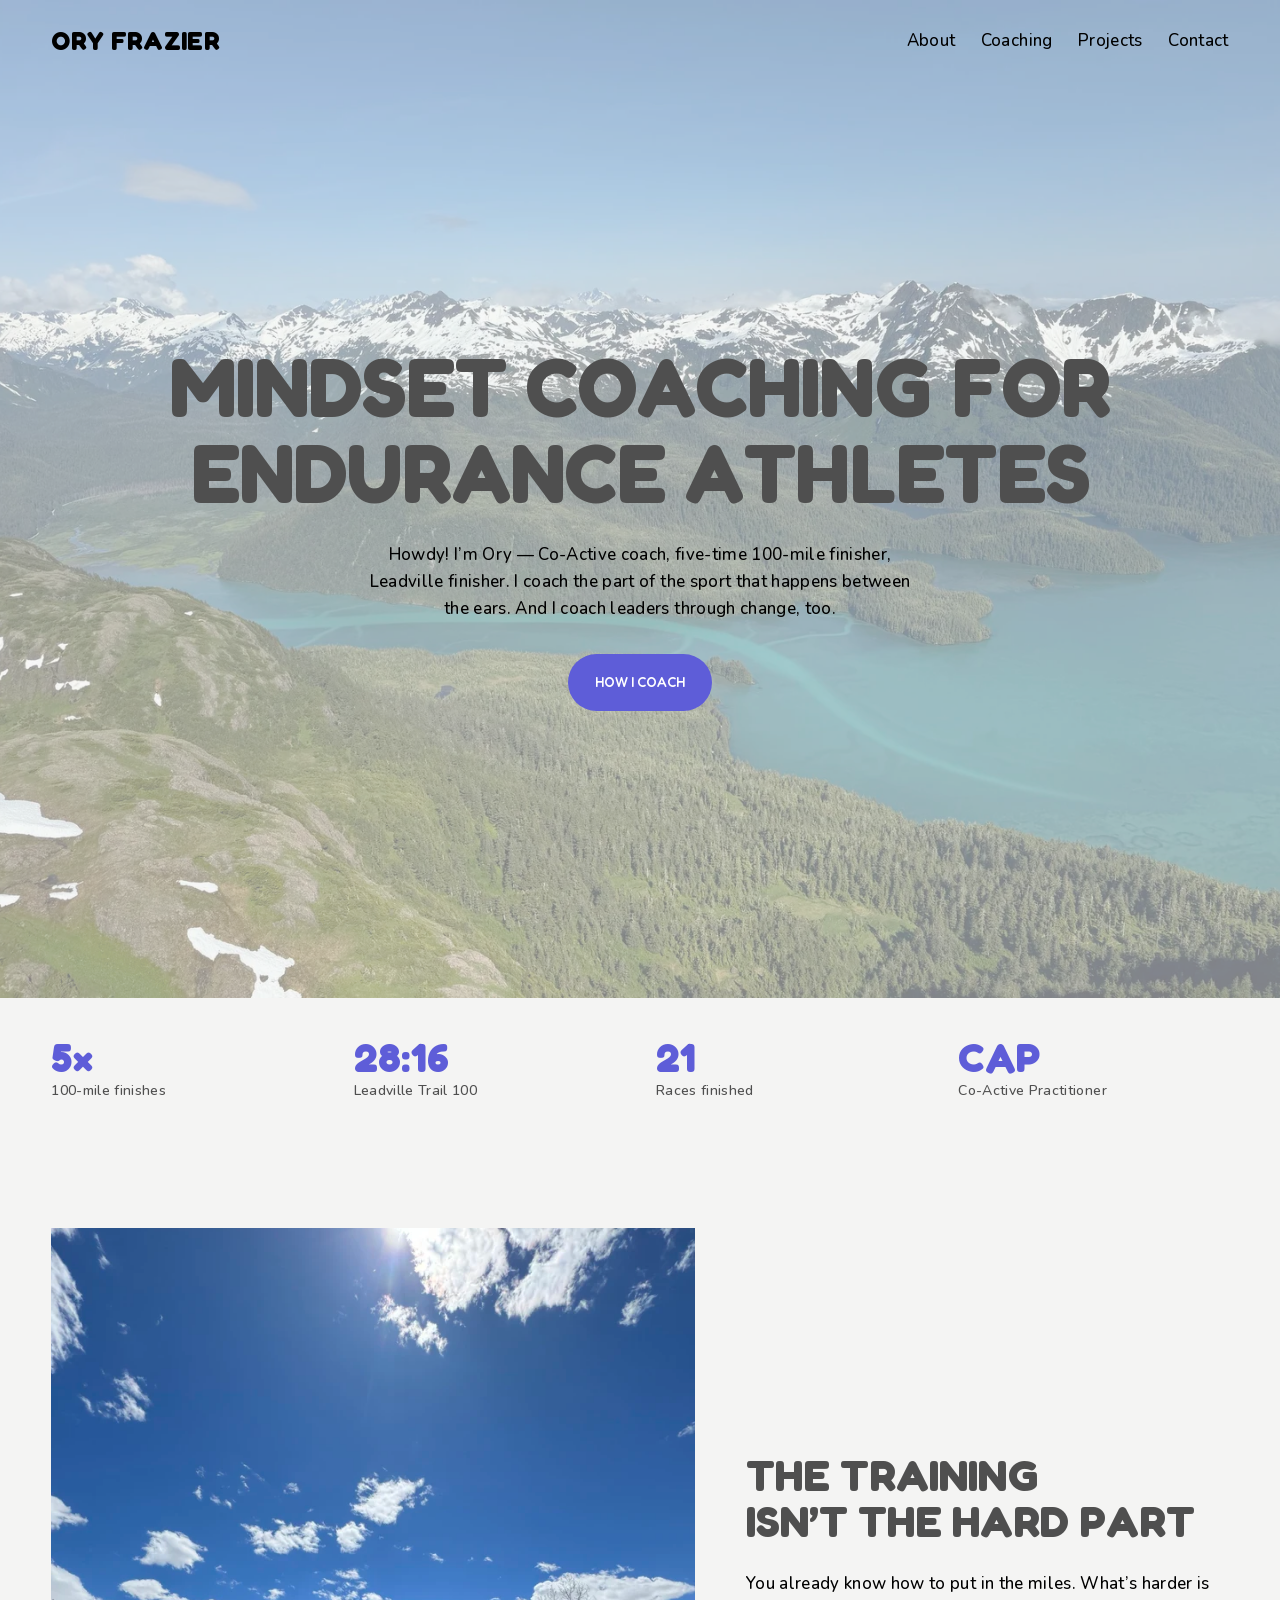
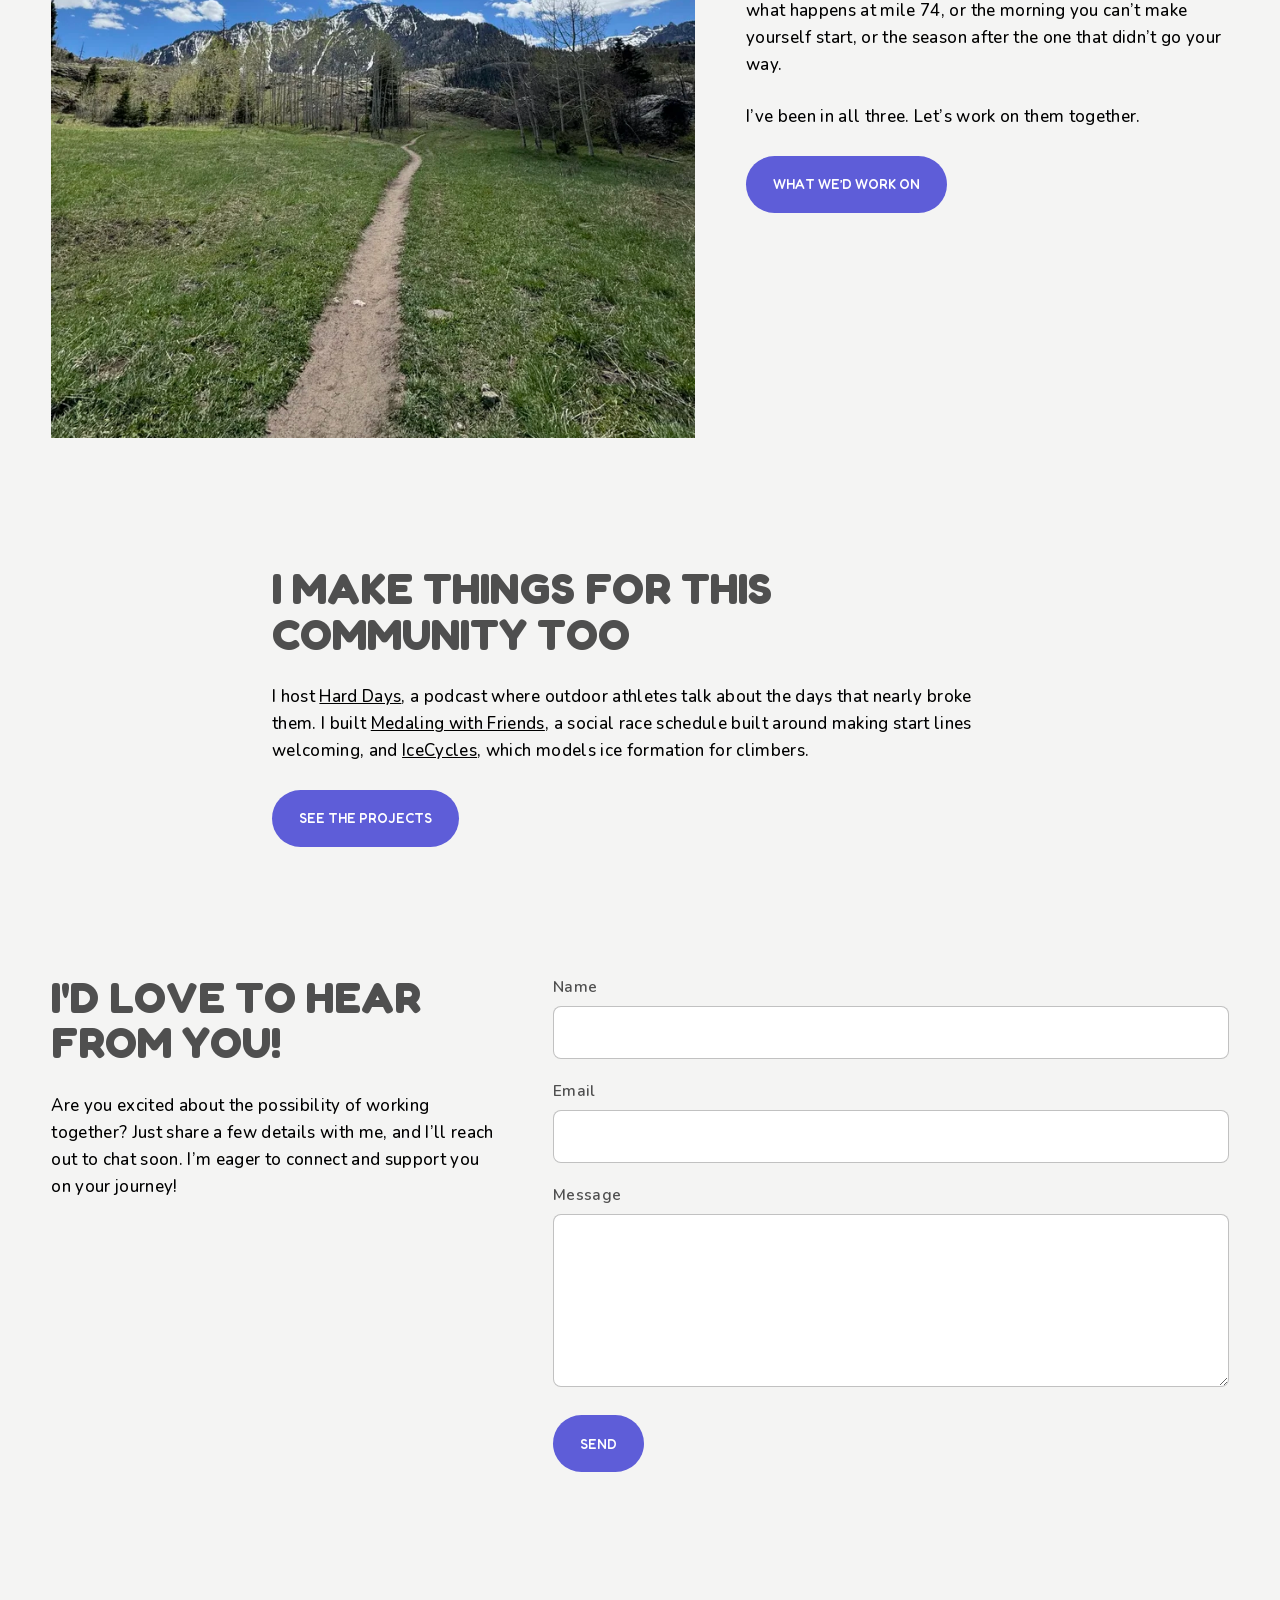
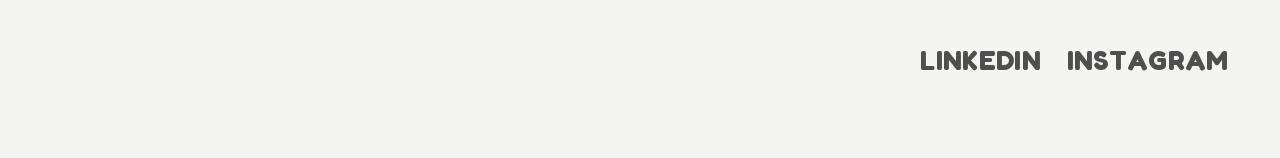
==== index.html @ be1582e7 "Fill in the coaching page's practical details 60-minute sessions by video, monthly, a three-month st" ====
<!DOCTYPE html>
<html lang="en">
<head>
<meta charset="utf-8">
<meta name="viewport" content="width=device-width, initial-scale=1">
<title>Ory Frazier</title>
<meta name="description" content="Mindset coaching for endurance athletes, and leadership coaching for people navigating change. Co-Active Practitioner and five-time 100-mile finisher.">
<link rel="canonical" href="https://www.oryfrazier.com/">
<meta property="og:type" content="website">
<meta property="og:title" content="Ory Frazier">
<meta property="og:description" content="Mindset coaching for endurance athletes, and leadership coaching for people navigating change. Co-Active Practitioner and five-time 100-mile finisher.">
<meta property="og:url" content="https://www.oryfrazier.com/">
<meta property="og:image" content="https://www.oryfrazier.com/assets/img/hero-mountain-lake-1500.webp">
<meta name="twitter:card" content="summary_large_image">
<link rel="icon" href="/favicon.svg" type="image/svg+xml">
<link rel="preload" href="/assets/fonts/fredoka-variable-latin.woff2" as="font" type="font/woff2" crossorigin>
<link rel="preload" href="/assets/fonts/nunito-variable-latin.woff2" as="font" type="font/woff2" crossorigin>
<link rel="stylesheet" href="/assets/css/style.css?v=9">
</head>
<body>
<a class="skip-link" href="#main">Skip to content</a>

<header class="site-header">
  <a class="site-title" href="/">Ory Frazier</a>
  <nav class="site-nav" aria-label="Main">
    <a href="/about">About</a>
    <a href="/coaching">Coaching</a>
    <a href="/projects">Projects</a>
    <a href="/contact">Contact</a>
  </nav>
</header>

<main id="main" tabindex="-1">

  <!-- Hero -->
  <section class="section hero">
    <div class="hero__bg">
      <img src="/assets/img/hero-mountain-lake-1500.webp"
           srcset="/assets/img/hero-mountain-lake-750.webp 750w,
                   /assets/img/hero-mountain-lake-1500.webp 1500w,
                   /assets/img/hero-mountain-lake-2500.webp 2500w"
           sizes="100vw" alt="" width="2500" height="1875" fetchpriority="high">
    </div>
    <div class="hero__inner">
      <h1>Mindset coaching for endurance athletes</h1>
      <p class="hero__lede">Howdy! I’m Ory — Co-Active coach, five-time 100-mile finisher, Leadville finisher. I coach the part of the sport that happens between the ears. And I coach leaders through change, too.</p>
      <a class="button" href="/coaching">How I coach</a>
    </div>
  </section>

  <!-- Credibility -->
  <section class="section section--tight">
    <div class="section__inner">
      <ul class="stats">
        <li class="stat">
          <span class="stat__figure">5&times;</span>
          <span class="stat__label">100-mile finishes</span>
        </li>
        <li class="stat">
          <span class="stat__figure">28:16</span>
          <span class="stat__label">Leadville Trail 100</span>
        </li>
        <li class="stat">
          <span class="stat__figure">21</span>
          <span class="stat__label">Races finished</span>
        </li>
        <li class="stat">
          <span class="stat__figure">CAP</span>
          <span class="stat__label">Co-Active Practitioner</span>
        </li>
      </ul>
    </div>
  </section>

  <!-- The offer -->
  <section class="section">
    <div class="section__inner split split--image-left">
      <div class="split__media">
        <img src="/assets/img/home-journey-1500.webp"
             srcset="/assets/img/home-journey-750.webp 750w,
                     /assets/img/home-journey-1500.webp 1500w,
                     /assets/img/home-journey-2500.webp 2500w"
             sizes="(max-width: 767px) 88vw, 50vw"
             alt="Ory Frazier outdoors on a mountain trail" width="2500" height="3333" loading="lazy">
      </div>
      <div class="split__body stack">
        <h2>The training<br>isn’t the hard part</h2>
        <p>You already know how to put in the miles. What’s harder is what happens at mile 74, or the morning you can’t make yourself start, or the season after the one that didn’t go your way.</p>
        <p>I’ve been in all three. Let’s work on them together.</p>
        <div><a class="button" href="/coaching">What we’d work on</a></div>
      </div>
    </div>
  </section>

  <!-- Projects -->
  <section class="section section--tight">
    <div class="section__inner narrow stack">
      <h2>I make things for this community too</h2>
      <p>I host <a href="https://podcasts.apple.com/us/podcast/hard-days/id1775795224" target="_blank" rel="noopener">Hard Days</a>, a podcast where outdoor athletes talk about the days that nearly broke them. I built <a href="https://www.medalingwithfriends.com" target="_blank" rel="noopener">Medaling with Friends</a>, a social race schedule built around making start lines welcoming, and <a href="https://www.ice-cycles.com" target="_blank" rel="noopener">IceCycles</a>, which models ice formation for climbers.</p>
      <div><a class="button" href="/projects">See the projects</a></div>
    </div>
  </section>

  <!-- Contact -->
  <section class="section" id="contact">
    <div class="section__inner split split--text-form">
      <div class="split__body stack">
        <h2>I'd Love to Hear from You!</h2>
        <p>Are you excited about the possibility of working together? Just share a few details with me, and I’ll reach out to chat soon. I’m eager to connect and support you on your journey!</p>
      </div>
      <div class="split__body">
        <form class="form js-form" action="/api/contact" method="POST">
          <input type="hidden" name="_source" value="home">
          <div class="form__gotcha" aria-hidden="true">
            <label for="home-gotcha">Leave this field empty</label>
            <input id="home-gotcha" type="text" name="_gotcha" tabindex="-1" autocomplete="off">
          </div>

          <div class="form__field">
            <label for="home-name">Name</label>
            <input id="home-name" type="text" name="name" autocomplete="name" required>
          </div>

          <div class="form__field">
            <label for="home-email">Email</label>
            <input id="home-email" type="email" name="email" autocomplete="email" required>
          </div>

          <div class="form__field">
            <label for="home-message">Message</label>
            <textarea id="home-message" name="message" rows="6" required></textarea>
          </div>

          <div class="form__actions">
            <button class="button" type="submit">Send</button>
          </div>

          <p class="form__status js-form-status" role="status" aria-live="polite"></p>
        </form>
      </div>
    </div>
  </section>

</main>

<footer class="site-footer">
  <div class="site-footer__inner">
    <a href="https://www.linkedin.com/in/ory-frazier/" target="_blank" rel="noopener">Linkedin</a>
    <a href="https://www.instagram.com/oryfrazier" target="_blank" rel="noopener">Instagram</a>
  </div>
</footer>

<script src="/assets/js/form.js?v=9" defer></script>
</body>
</html>
---- assets/css/style.css ----
/* ==========================================================================
   Ory Frazier Coaching — site styles
   Recreated from the Squarespace original (template 5c5a5197, "fluid engine").
   Design tokens below mirror the values measured on the live site.
   ========================================================================== */

/* --- Fonts ---------------------------------------------------------------
   The original site used Omnes Pro (Adobe Fonts, licensed through
   Squarespace). Fredoka + Nunito are the closest open-licensed matches
   (SIL OFL, see assets/fonts/OFL-*.txt). To switch back to Omnes Pro,
   add your Adobe Fonts kit <link> in the page <head> and change
   --font-heading / --font-body below to "omnes-pro".
   ------------------------------------------------------------------------ */

@font-face {
  font-family: "Fredoka";
  src: url("../fonts/fredoka-variable-latin.woff2") format("woff2-variations");
  font-weight: 300 700;
  font-style: normal;
  font-display: swap;
}

@font-face {
  font-family: "Nunito";
  src: url("../fonts/nunito-variable-latin.woff2") format("woff2-variations");
  font-weight: 200 1000;
  font-style: normal;
  font-display: swap;
}

/* --- Tokens -------------------------------------------------------------- */

:root {
  --font-heading: "Fredoka", "Trebuchet MS", system-ui, sans-serif;
  --font-body: "Nunito", system-ui, -apple-system, sans-serif;

  /* Colours (from the Squarespace palette) */
  --bg: #f4f4f3;          /* lightAccent — page background */
  --ink: #4f4f4f;         /* darkAccent — headings */
  --text: #000;           /* body copy */
  /* Accent. #7877e6 was the Squarespace original, but white on it is only
     3.76:1 — below the 4.5:1 AA threshold — and every primary CTA uses it at
     ~15px uppercase, too small for the large-text exemption. The old hover
     shade already cleared AA, so it is promoted to the default and the hover
     goes a step darker. Same hue and saturation; only lightness moves.
       --accent       white on it 5.20:1 · as text on --bg 4.72:1
       --accent-dark  white on it 6.93:1 · as text on --bg 6.30:1
     The original #7877e6 is recorded here rather than kept as a token: it has
     no compliant use as text or as a text background anywhere on the site. */
  --accent: #5e5dd8;      /* buttons / links */
  --accent-dark: #4341dc; /* hover */
  --white: #fff;

  /* Layout */
  --page-max: 1400px;
  --gutter: 4vw;
  --gutter-mobile: 6vw;
  /* Header is transparent and overlaps the content, as on the original.
     This is its rendered height: vertical padding + one line of the logo. */
  --header-h: calc(4vw + 2.7rem);

  /* Type scale.
     The Squarespace original ran a 1.3rem (23px) body, which suited three
     pages of short marketing copy. With real prose on the page that reads
     oversized, so the whole scale is stepped down. The hero keeps its own
     larger size below — that dramatic headline is the signature of the
     original design and worth preserving. */
  --size-h1: clamp(2.2rem, 5.2vw, 4.6rem);
  --size-h2: clamp(1.7rem, 3.4vw, 3rem);
  --size-h3: clamp(1.4rem, 2.6vw, 2.3rem);
  --size-h4: clamp(1.2rem, 2.1vw, 1.9rem);
  --size-body: clamp(1rem, 1.32vw, 1.22rem);
  --size-button: clamp(0.85rem, 1vw, 0.95rem);
}

/* --- All-caps kerning ----------------------------------------------------
   Fredoka's kern pairs are tuned for mixed-case text and are far too tight
   for all-caps. Anything followed by V is kerned -150/1000em, and several
   pairs appear in more than one lookup so the values compound. At weight 700
   the natural gap between I and V is only 48 units, so -150 puts the glyphs
   4-8px into each other at heading sizes — visible in "CO-ACTIVE".

   Every element below sets text-transform: uppercase, so none of these pairs
   apply as the designer intended. Turning kerning off restores the font's
   natural sidebearings. Body copy is mixed-case and keeps its kerning.
   ------------------------------------------------------------------------ */

h1, h2, h3, h4,
.site-title,
.button,
.stat__figure,
.project__meta,
.race__name,
.race__time,
.credential__name,
.details dt,
.site-footer a {
  font-kerning: none;
}

/* --- Reset --------------------------------------------------------------- */

*,
*::before,
*::after {
  box-sizing: border-box;
}

html {
  -webkit-text-size-adjust: 100%;
  scroll-behavior: smooth;
}

body {
  margin: 0;
  background: var(--bg);
  color: var(--text);
  font-family: var(--font-body);
  font-size: var(--size-body);
  font-weight: 500;
  line-height: 1.6;
  letter-spacing: 0.02em;
  -webkit-font-smoothing: antialiased;
}

img {
  display: block;
  max-width: 100%;
}

a {
  color: inherit;
}

h1,
h2,
h3,
h4 {
  margin: 0;
  font-family: var(--font-heading);
  font-weight: 700;
  line-height: 1.05;
  letter-spacing: 0;
  text-transform: uppercase;
  color: var(--ink);
}

h1 { font-size: var(--size-h1); }
h2 { font-size: var(--size-h2); }
h3 { font-size: var(--size-h3); }
h4 { font-size: var(--size-h4); }

p {
  margin: 0 0 1.2em;
}

p:last-child {
  margin-bottom: 0;
}

.skip-link {
  position: absolute;
  left: -9999px;
  top: 0;
  z-index: 100;
  padding: 0.75rem 1.25rem;
  background: var(--accent);
  color: var(--white);
  border-radius: 0 0 8px 0;
}

.skip-link:focus {
  left: 0;
}

:focus-visible {
  outline: 3px solid var(--accent);
  outline-offset: 3px;
}

/* --- Header -------------------------------------------------------------- */

.site-header {
  position: absolute;
  top: 0;
  left: 0;
  right: 0;
  z-index: 10;
  display: flex;
  align-items: center;
  justify-content: space-between;
  gap: 1.5rem;
  padding: 2vw var(--gutter);
  background: transparent;
}

.site-title {
  font-family: var(--font-heading);
  font-size: clamp(1.25rem, 2vw, 1.9rem);
  font-weight: 700;
  line-height: 1.2;
  text-transform: uppercase;
  color: #000;
  text-decoration: none;
  white-space: nowrap;
}

.site-nav {
  display: flex;
  align-items: center;
  flex-wrap: wrap;
  justify-content: flex-end;
  gap: clamp(0.7rem, 2vw, 2rem);
}

.site-nav a {
  color: #000;
  text-decoration: none;
  font-size: var(--size-body);
  font-weight: 500;
}

.site-nav a:hover,
.site-nav a:focus-visible {
  color: var(--accent);
}

.site-nav a[aria-current="page"] {
  text-decoration: underline;
  text-underline-offset: 0.35em;
}

/* --- Sections ------------------------------------------------------------ */

.section {
  position: relative;
  padding: clamp(3rem, 7vw, 7rem) var(--gutter);
}

/* First section on a page sits under the transparent header */
main > .section:first-child {
  padding-top: calc(var(--header-h) + clamp(2rem, 4vw, 4rem));
}

.section__inner {
  max-width: var(--page-max);
  margin: 0 auto;
  width: 100%;
}

/* Hero: full-bleed background photo with a light wash over it */
.hero {
  display: flex;
  align-items: center;
  justify-content: center;
  min-height: clamp(34rem, 78vw, 64rem);
  text-align: center;
  overflow: hidden;
}

.hero__bg,
.hero__bg img {
  position: absolute;
  inset: 0;
  width: 100%;
  height: 100%;
}

.hero__bg {
  z-index: 0;
}

.hero__bg img {
  object-fit: cover;
  object-position: center center;
}

/* 53% overlay — matches imageOverlayOpacity on the original hero section */
.hero__bg::after {
  content: "";
  position: absolute;
  inset: 0;
  background: rgba(244, 244, 243, 0.53);
}

.hero__inner {
  position: relative;
  z-index: 1;
  max-width: var(--page-max);
  margin: 0 auto;
  width: 100%;
}

.hero h1 {
  font-size: clamp(2.5rem, 6.4vw, 5.8rem);
  max-width: 80%;
  margin: 0 auto;
}

.hero__lede {
  max-width: 46%;
  margin: 1.6rem auto 0;
}

.hero .button {
  margin-top: 2rem;
}

/* Two-column split sections */
.split {
  display: grid;
  gap: clamp(2rem, 4vw, 4rem);
  align-items: center;
}

/* image 12/24 cols, text 9/24 cols on the original */
.split--image-left {
  grid-template-columns: minmax(0, 12fr) minmax(0, 9fr);
}

/* text 8/24, form 12/24 */
.split--text-form {
  grid-template-columns: minmax(0, 8fr) minmax(0, 12fr);
  align-items: start;
}

/* About: heading sits alone above the copy; the photo starts level with the
   first paragraph and runs long, as on the original. text 13/24, image 11/24 */
.split--text-image {
  grid-template-columns: minmax(0, 13fr) minmax(0, 11fr);
  grid-template-areas:
    "title ."
    "body  media";
  align-items: start;
  row-gap: clamp(1.5rem, 2vw, 2.5rem);
}

.split--text-image .split__title { grid-area: title; }
.split--text-image .split__body { grid-area: body; }
.split--text-image .split__media {
  grid-area: media;
  align-self: stretch;
}

.split--text-image .split__media img {
  height: 100%;
  max-height: none;
}

/* Contact: heading runs wider than the form column (14/24 on the original),
   photo fills the right side top to bottom. form 10/24, image 11/24 */
.split--form-image {
  grid-template-columns: minmax(0, 10fr) minmax(0, 11fr);
  grid-template-areas:
    "title title"
    "body  media";
  align-items: start;
  row-gap: clamp(1.5rem, 2vw, 2.5rem);
}

.split--form-image .split__title {
  grid-area: title;
  max-width: 60%;
}

.split--form-image .split__body { grid-area: body; }

.split--form-image .split__media {
  grid-area: media;
  align-self: stretch;
}

.split--form-image .split__media img {
  height: 100%;
  max-height: none;
}

.split__media img {
  width: 100%;
  height: 100%;
  max-height: 90vh;
  object-fit: cover;
  object-position: center center;
}

.stack > * + * {
  margin-top: 1.6rem;
}

.prose p {
  margin-bottom: 1.4em;
}

/* --- Section + text helpers ---------------------------------------------- */

.section--tight {
  padding-top: clamp(1.5rem, 3vw, 3rem);
  padding-bottom: clamp(1.5rem, 3vw, 3rem);
}

.section__inner.narrow {
  max-width: 46rem;
}

.lede {
  font-size: clamp(1.1rem, 1.5vw, 1.35rem);
  line-height: 1.5;
  color: var(--ink);
}

/* --- Stats strip ---------------------------------------------------------- */

.stats {
  display: grid;
  grid-template-columns: repeat(4, minmax(0, 1fr));
  gap: clamp(1rem, 2.5vw, 2.5rem);
  margin: 0;
  padding: 0;
  list-style: none;
}

.stat {
  display: flex;
  flex-direction: column;
  gap: 0.25rem;
}

.stat__figure {
  font-family: var(--font-heading);
  font-size: clamp(1.7rem, 3.2vw, 2.8rem);
  font-weight: 700;
  line-height: 1;
  color: var(--accent);
}

.stat__label {
  font-size: clamp(0.85rem, 1.1vw, 1.05rem);
  line-height: 1.3;
  color: var(--ink);
}

/* --- Coaching tracks ------------------------------------------------------ */

.tracks {
  display: grid;
  grid-template-columns: repeat(2, minmax(0, 1fr));
  gap: clamp(2rem, 4vw, 4rem);
}

/* Three projects: 3-up on wide screens, reflowing down to one */
.projects {
  display: grid;
  grid-template-columns: repeat(auto-fit, minmax(min(100%, 20rem), 1fr));
  gap: clamp(2rem, 3.5vw, 3.5rem);
  align-items: start;
}

.track h2,
.project h2 {
  font-size: clamp(1.3rem, 2vw, 1.85rem);
  margin-bottom: 0.7em;
}

.track__list {
  margin: 1.2em 0;
  padding-left: 1.2em;
}

.track__list li {
  margin-bottom: 0.5em;
}

/* --- Projects ------------------------------------------------------------- */

.project__meta {
  margin-top: 0.3rem;
  font-family: var(--font-heading);
  font-size: clamp(0.95rem, 1.2vw, 1.15rem);
  font-weight: 500;
  text-transform: uppercase;
  color: var(--accent);
}

.project__links {
  display: flex;
  flex-wrap: wrap;
  gap: 0.75rem;
  margin-top: 1.5rem;
}

/* Specificity note: the base .button rules are declared later in this file,
   so the modifier needs two classes to win. */
.button.button--ghost {
  background: transparent;
  color: var(--accent);
  box-shadow: inset 0 0 0 2px var(--accent);
}

.button.button--ghost:hover,
.button.button--ghost:focus-visible {
  background: var(--accent);
  color: var(--white);
}

/* Same source-order hazard as .button--ghost above: the base .button rule is
   declared later at equal (0,1,0) specificity and would re-set background and
   cursor, so this modifier also needs two classes to win. */
.button.button--disabled {
  background: rgba(79, 79, 79, 0.3);
  cursor: default;
  pointer-events: none;
}

/* --- Race list ------------------------------------------------------------ */

.races {
  margin: 0;
  padding: 0;
  list-style: none;
  border-top: 1px solid rgba(79, 79, 79, 0.2);
}

.race {
  display: grid;
  grid-template-columns: minmax(0, 1fr) auto;
  gap: 0.2rem clamp(1rem, 3vw, 3rem);
  padding: clamp(0.9rem, 1.5vw, 1.3rem) 0;
  border-bottom: 1px solid rgba(79, 79, 79, 0.2);
}

.race__name {
  grid-column: 1;
  font-family: var(--font-heading);
  font-size: clamp(1rem, 1.4vw, 1.3rem);
  font-weight: 700;
  text-transform: uppercase;
  line-height: 1.2;
  color: var(--ink);
}

.race__meta {
  grid-column: 1;
  font-size: clamp(0.85rem, 1.1vw, 1.05rem);
  color: var(--ink);
  opacity: 0.85;
}

.race__time {
  grid-column: 2;
  grid-row: 1 / span 2;
  align-self: center;
  font-family: var(--font-heading);
  font-size: clamp(1rem, 1.45vw, 1.35rem);
  font-weight: 700;
  color: var(--accent);
  white-space: nowrap;
}

/* --- Photos with captions ------------------------------------------------ */

.photo {
  margin: 0;
}

.photo img {
  width: 100%;
  height: auto;
  border-radius: 10px;
}

.photo figcaption {
  margin-top: 0.6rem;
  font-size: clamp(0.8rem, 1vw, 0.95rem);
  line-height: 1.4;
  color: var(--ink);
  /* see --credential__meta: 0.75 is 4.01:1, under AA; 0.85 is 5.06:1 */
  opacity: 0.85;
}

.photo figcaption a {
  color: inherit;
  text-decoration: underline;
  text-underline-offset: 0.2em;
}

.photo figcaption a:hover,
.photo figcaption a:focus-visible {
  color: var(--accent);
}

/* Copy beside a portrait-orientation photo — the photo stays modest so a
   low-resolution source is never asked to fill a wide column. */
.split--text-portrait {
  grid-template-columns: minmax(0, 1fr) minmax(0, 20rem);
  align-items: center;
}

/* --- Details list (coaching specifics) ----------------------------------- */

.details {
  display: grid;
  grid-template-columns: minmax(0, 10rem) minmax(0, 1fr);
  gap: 0.5rem clamp(1rem, 2.5vw, 2.5rem);
  margin: clamp(1.5rem, 2.5vw, 2.5rem) 0 0;
  padding-top: clamp(1rem, 2vw, 1.5rem);
  border-top: 1px solid rgba(79, 79, 79, 0.2);
}

.details dt {
  font-family: var(--font-heading);
  font-size: clamp(0.9rem, 1.15vw, 1.05rem);
  font-weight: 700;
  line-height: 1.4;
  text-transform: uppercase;
  color: var(--ink);
}

.details dd {
  margin: 0;
  padding-bottom: clamp(0.5rem, 1vw, 0.9rem);
}

.details dd:not(:last-child) {
  border-bottom: 1px solid rgba(79, 79, 79, 0.12);
}

.details dt:not(:first-of-type) {
  padding-top: clamp(0.5rem, 1vw, 0.9rem);
}

.details strong {
  /* dd inherits --text (#000); --ink is lighter, so colouring the emphasis
     with it would make the price recede rather than stand out. */
  font-weight: 700;
}

/* --- Credential badge ---------------------------------------------------- */

.credential {
  display: inline-flex;
  align-items: center;
  gap: clamp(0.9rem, 1.6vw, 1.4rem);
  margin: clamp(2rem, 3vw, 3rem) 0 0;
  text-decoration: none;
  border-radius: 12px;
}

.credential__text {
  display: flex;
  flex-direction: column;
  gap: 0.15rem;
}

.credential img {
  flex: none;
  width: clamp(84px, 8vw, 120px);
  height: auto;
}

.credential__name {
  font-family: var(--font-heading);
  font-size: clamp(0.95rem, 1.3vw, 1.2rem);
  font-weight: 700;
  line-height: 1.2;
  text-transform: uppercase;
  color: var(--ink);
}

.credential__meta {
  font-size: clamp(0.85rem, 1.05vw, 1rem);
  color: var(--ink);
  /* 0.75 composited to 4.01:1 against --bg, under AA. 0.85 gives 5.06:1. */
  opacity: 0.85;
  max-width: 26ch;
}

.credential:hover .credential__name,
.credential:focus-visible .credential__name {
  color: var(--accent);
}

.credential:hover .credential__meta,
.credential:focus-visible .credential__meta {
  opacity: 1;
}

/* --- Buttons ------------------------------------------------------------- */

.button {
  display: inline-block;
  padding: 1.5em 2em;
  border: 0;
  border-radius: 300px;
  background: var(--accent);
  color: var(--white);
  font-family: var(--font-heading);
  font-size: var(--size-button);
  font-weight: 500;
  line-height: 1.2;
  letter-spacing: 0;
  text-transform: uppercase;
  text-decoration: none;
  cursor: pointer;
  transition: background-color 0.2s ease, transform 0.2s ease;
}

.button:hover,
.button:focus-visible {
  background: var(--accent-dark);
  transform: translateY(-1px);
}

/* --- Forms --------------------------------------------------------------- */

.form {
  display: grid;
  gap: 1.25rem;
}

.form__field {
  display: grid;
  gap: 0.4rem;
}

.form__field label {
  font-family: var(--font-body);
  font-size: clamp(0.95rem, 1.2vw, 1.1rem);
  font-weight: 600;
  color: var(--ink);
}

.form input[type="text"],
.form input[type="email"],
.form textarea {
  width: 100%;
  padding: 0.85em 1em;
  border: 1px solid rgba(79, 79, 79, 0.35);
  border-radius: 8px;
  background: var(--white);
  color: var(--text);
  font-family: var(--font-body);
  font-size: clamp(1rem, 1.25vw, 1.15rem);
  line-height: 1.5;
}

.form textarea {
  min-height: 10rem;
  resize: vertical;
}

/* Focus indicator (WCAG 2.4.11). The previous rule killed the global focus
   outline and replaced it with a 25%-alpha accent glow that composites to
   about 1.31:1 against the white field — invisible in practice, on the only
   conversion path on the site. An opaque --accent-dark outline clears 3:1
   against both the white field (about 5.2:1) and the page background
   (about 4.7:1); the accent border is kept as the softer secondary cue. */
.form input:focus,
.form textarea:focus {
  outline: 3px solid var(--accent-dark);
  outline-offset: 2px;
  border-color: var(--accent);
}

.form__actions {
  margin-top: 0.5rem;
}

/* Honeypot — hidden from people, visible to naive bots */
.form__gotcha {
  position: absolute;
  left: -9999px;
  width: 1px;
  height: 1px;
  overflow: hidden;
}

.form__status {
  margin: 0;
  font-weight: 700;
  color: var(--ink);
}

.form__status:empty {
  display: none;
}

.form__status--error {
  color: #b3261e;
}

/* --- Footer -------------------------------------------------------------- */

.site-footer {
  padding: clamp(3rem, 6vw, 6rem) var(--gutter);
}

.site-footer__inner {
  max-width: var(--page-max);
  margin: 0 auto;
  display: flex;
  justify-content: flex-end;
  gap: clamp(1rem, 2vw, 2rem);
}

.site-footer a {
  font-family: var(--font-heading);
  font-size: var(--size-h4);
  font-weight: 700;
  text-transform: uppercase;
  color: var(--ink);
  text-decoration: none;
}

.site-footer a:hover,
.site-footer a:focus-visible {
  color: var(--accent);
}

/* --- Mobile -------------------------------------------------------------- */

@media (max-width: 767px) {
  :root {
    --gutter: var(--gutter-mobile);
    --header-h: calc(12vw + 3.6rem);
  }

  .site-header {
    padding: 6vw var(--gutter);
  }

  .hero {
    min-height: 32rem;
    text-align: center;
  }

  .hero h1,
  .hero__lede {
    max-width: 100%;
  }

  /* Every split stacks to one column; images fall last, as on the original */
  .split {
    grid-template-columns: minmax(0, 1fr);
  }

  .split--text-image,
  .split--form-image {
    grid-template-areas:
      "title"
      "body"
      "media";
  }

  .split--form-image .split__title {
    max-width: 100%;
  }

  .split--text-image .split__media,
  .split--form-image .split__media {
    align-self: auto;
  }

  .split--text-image .split__media img,
  .split--form-image .split__media img {
    height: auto;
  }

  .split--image-left .split__media {
    order: 2;
  }

  .split--image-left .split__body {
    order: 1;
  }

  .split__media img {
    max-height: 70vh;
  }

  .site-footer__inner {
    justify-content: flex-start;
  }

  .site-header {
    flex-wrap: wrap;
    gap: 0.6rem;
  }

  .site-nav a {
    font-size: clamp(0.95rem, 4vw, 1.15rem);
  }

  .stats {
    grid-template-columns: repeat(2, minmax(0, 1fr));
  }

  .tracks {
    grid-template-columns: minmax(0, 1fr);
  }

  .race {
    grid-template-columns: minmax(0, 1fr);
  }

  .split--text-portrait {
    grid-template-columns: minmax(0, 1fr);
    justify-items: start;
  }

  .split--text-portrait .split__media {
    max-width: 60vw;
  }

  .race__time {
    grid-column: 1;
    grid-row: auto;
  }
}

@media (prefers-reduced-motion: reduce) {
  html {
    scroll-behavior: auto;
  }

  * {
    transition: none !important;
  }
}
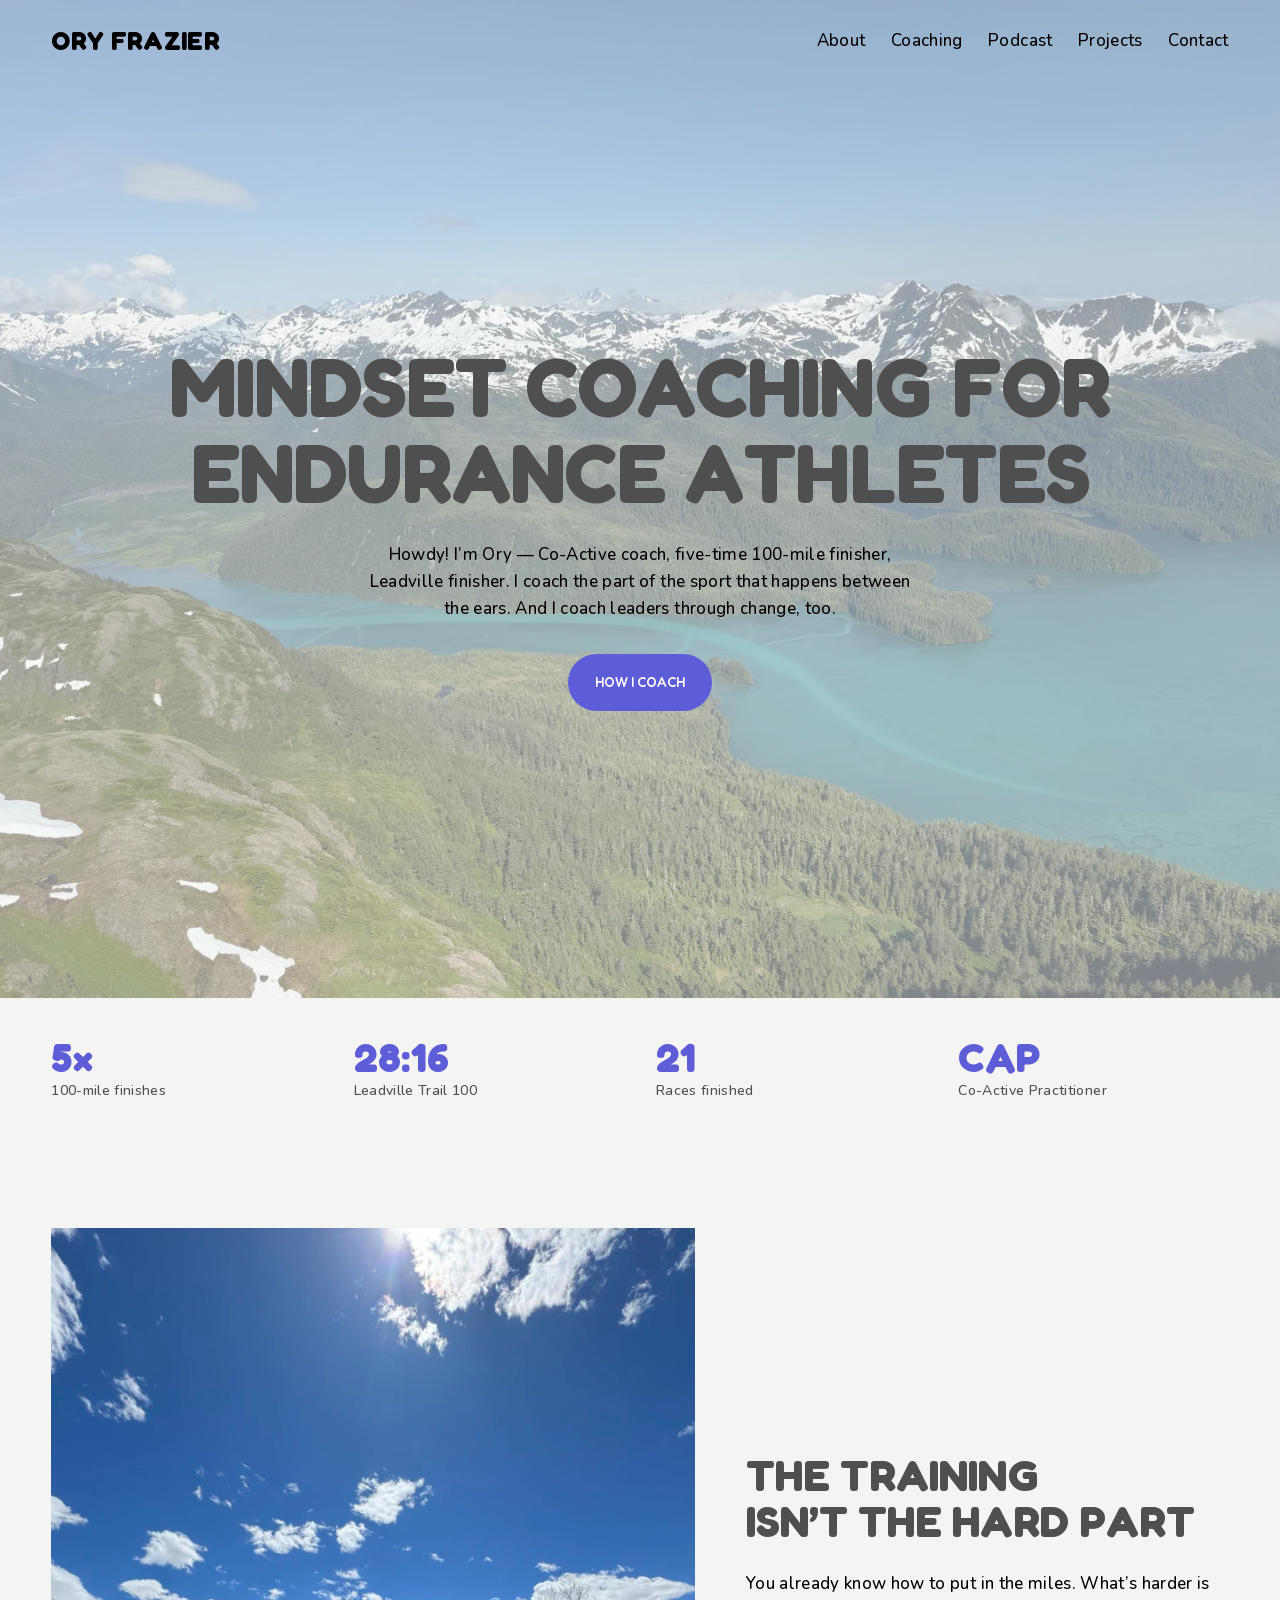
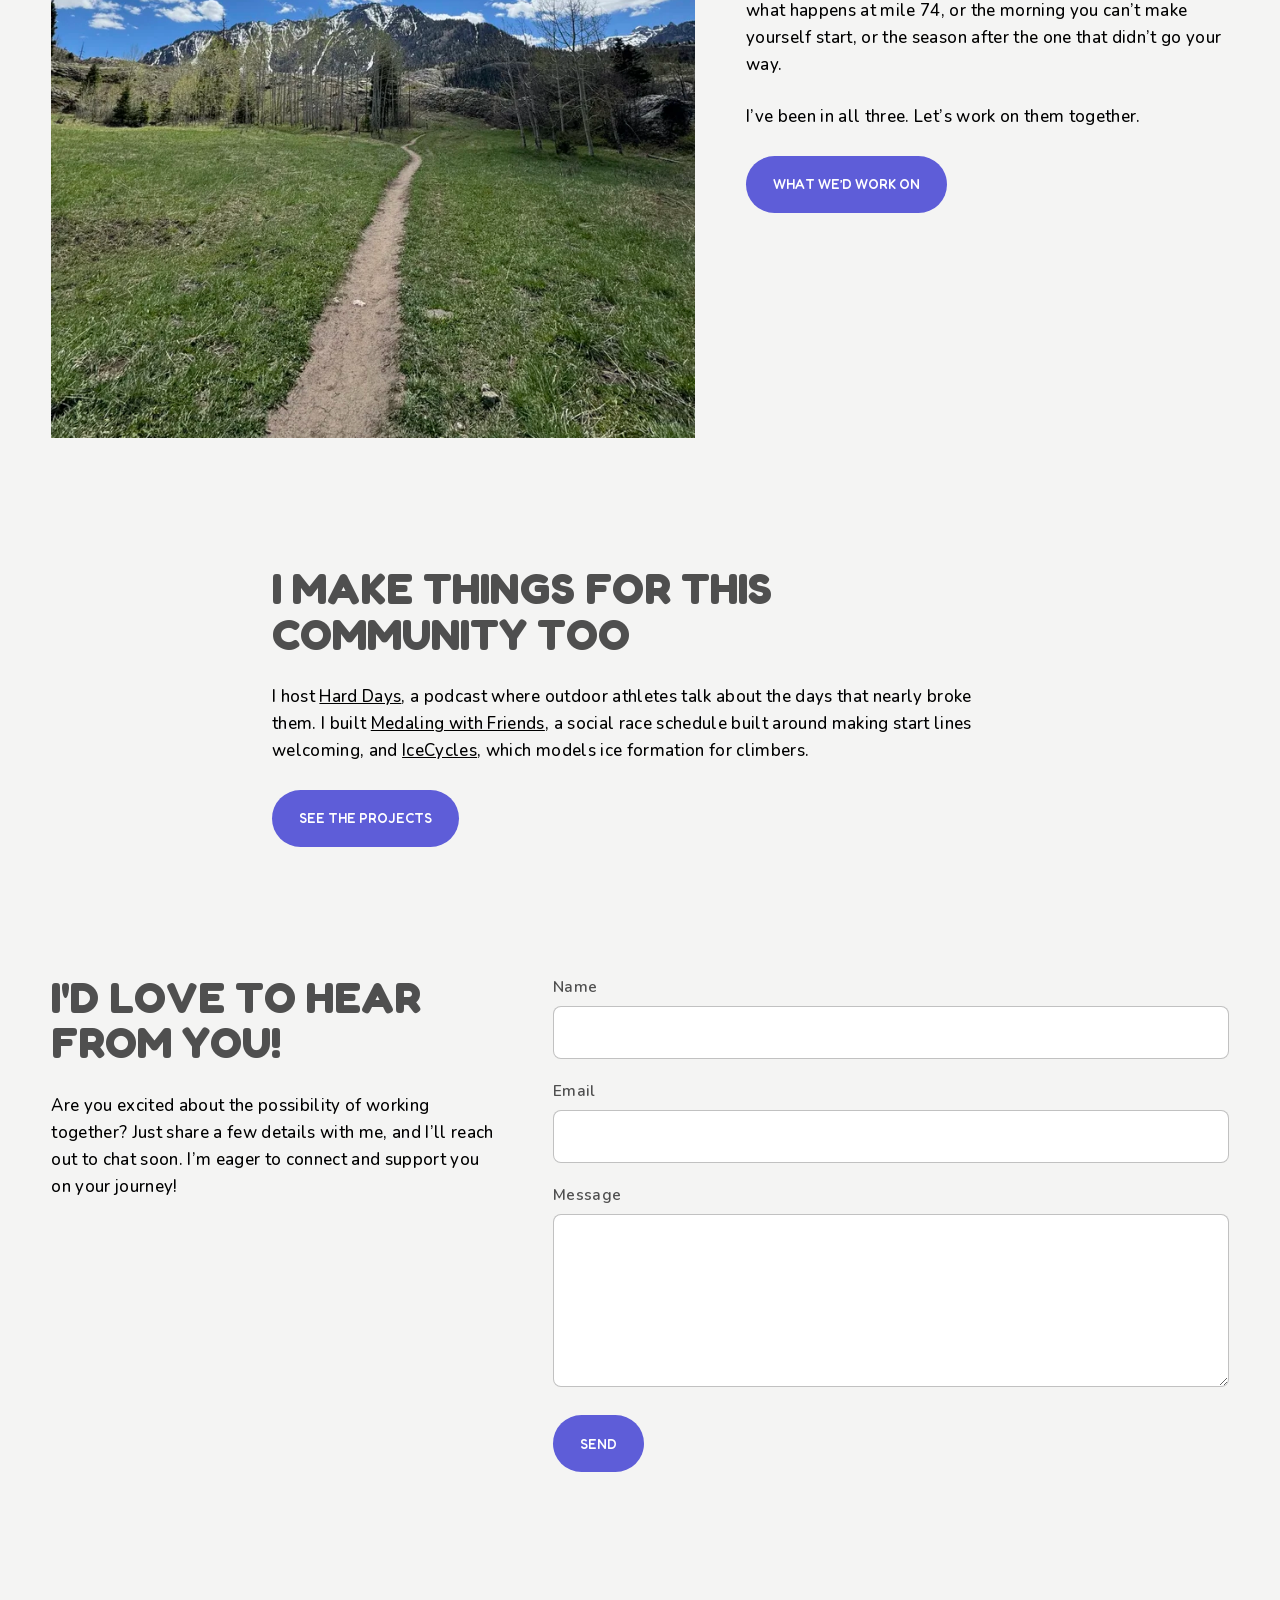
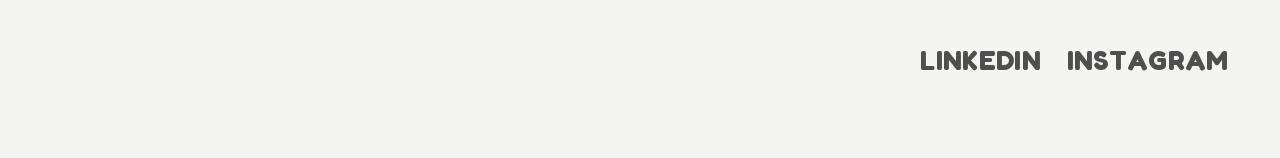
==== commit b39971ba: "Give the podcast one link instead of one per app Every mention of Hard Days on this site pointed at " ====
--- a/index.html
+++ b/index.html
@@ -15,7 +15,41 @@
 <link rel="icon" href="/favicon.svg" type="image/svg+xml">
 <link rel="preload" href="/assets/fonts/fredoka-variable-latin.woff2" as="font" type="font/woff2" crossorigin>
 <link rel="preload" href="/assets/fonts/nunito-variable-latin.woff2" as="font" type="font/woff2" crossorigin>
-<link rel="stylesheet" href="/assets/css/style.css?v=9">
+<link rel="stylesheet" href="/assets/css/style.css?v=12">
+<script type="application/ld+json">
+{
+  "@context": "https://schema.org",
+  "@graph": [
+    {
+      "@type": "WebSite",
+      "@id": "https://www.oryfrazier.com/#website",
+      "url": "https://www.oryfrazier.com/",
+      "name": "Ory Frazier",
+      "description": "Mindset coaching for endurance athletes, and leadership coaching for people navigating change.",
+      "publisher": {
+        "@id": "https://www.oryfrazier.com/#person"
+      },
+      "inLanguage": "en"
+    },
+    {
+      "@type": "Person",
+      "@id": "https://www.oryfrazier.com/#person",
+      "name": "Ory Frazier",
+      "url": "https://www.oryfrazier.com/",
+      "jobTitle": "Coach",
+      "sameAs": [
+        "https://www.linkedin.com/in/ory-frazier/",
+        "https://www.instagram.com/oryfrazier",
+        "https://www.credly.com/badges/186b9d0c-b32c-4fc8-8969-5c440e30f745/public_url",
+        "https://podcasts.apple.com/us/podcast/hard-days/id1775795224",
+        "https://www.medalingwithfriends.com",
+        "https://www.ice-cycles.com"
+      ],
+      "description": "Co-Active coach and five-time 100-mile finisher. Coaches endurance athletes on mindset, and leaders through change."
+    }
+  ]
+}
+</script>
 </head>
 <body>
 <a class="skip-link" href="#main">Skip to content</a>
@@ -25,6 +59,7 @@
   <nav class="site-nav" aria-label="Main">
     <a href="/about">About</a>
     <a href="/coaching">Coaching</a>
+    <a href="/podcast">Podcast</a>
     <a href="/projects">Projects</a>
     <a href="/contact">Contact</a>
   </nav>
@@ -96,7 +131,7 @@
   <section class="section section--tight">
     <div class="section__inner narrow stack">
       <h2>I make things for this community too</h2>
-      <p>I host <a href="https://podcasts.apple.com/us/podcast/hard-days/id1775795224" target="_blank" rel="noopener">Hard Days</a>, a podcast where outdoor athletes talk about the days that nearly broke them. I built <a href="https://www.medalingwithfriends.com" target="_blank" rel="noopener">Medaling with Friends</a>, a social race schedule built around making start lines welcoming, and <a href="https://www.ice-cycles.com" target="_blank" rel="noopener">IceCycles</a>, which models ice formation for climbers.</p>
+      <p>I host <a href="/podcast">Hard Days</a>, a podcast where outdoor athletes talk about the days that nearly broke them. I built <a href="https://www.medalingwithfriends.com" target="_blank" rel="noopener">Medaling with Friends</a>, a social race schedule built around making start lines welcoming, and <a href="https://www.ice-cycles.com" target="_blank" rel="noopener">IceCycles</a>, which models ice formation for climbers.</p>
       <div><a class="button" href="/projects">See the projects</a></div>
     </div>
   </section>
@@ -135,6 +170,12 @@
             <button class="button" type="submit">Send</button>
           </div>
 
+          <p id="form-error" class="form__error">
+            Something went wrong sending that — it wasn’t you. Please email me
+            directly at <a href="mailto:howdy@oryfrazier.com">howdy@oryfrazier.com</a>
+            and I’ll pick it up from there.
+          </p>
+
           <p class="form__status js-form-status" role="status" aria-live="polite"></p>
         </form>
       </div>
@@ -150,6 +191,11 @@
   </div>
 </footer>
 
-<script src="/assets/js/form.js?v=9" defer></script>
+<script src="/assets/js/form.js?v=12" defer></script>
+<!-- Vercel Web Analytics. Served from this origin, so the site still makes no
+     third-party request. The queue stub must come first: it is what lets a
+     va(...) call before the script loads survive rather than throw. -->
+<script>window.va=window.va||function(){(window.vaq=window.vaq||[]).push(arguments);};</script>
+<script defer src="/_vercel/insights/script.js"></script>
 </body>
 </html>
--- a/assets/css/style.css
+++ b/assets/css/style.css
@@ -94,6 +94,7 @@
 .race__time,
 .credential__name,
 .details dt,
+.link-card__title,
 .site-footer a {
   font-kerning: none;
 }
@@ -597,35 +598,43 @@
 
 /* --- Details list (coaching specifics) ----------------------------------- */
 
+/* Term and value are separate grid items, so the row rhythm has to be applied
+   to BOTH or they drift apart: padding on the value alone pushed each label
+   below its own value, and a border on the value alone made the rules start at
+   the second column instead of spanning the row. */
 .details {
   display: grid;
   grid-template-columns: minmax(0, 10rem) minmax(0, 1fr);
-  gap: 0.5rem clamp(1rem, 2.5vw, 2.5rem);
   margin: clamp(1.5rem, 2.5vw, 2.5rem) 0 0;
-  padding-top: clamp(1rem, 2vw, 1.5rem);
   border-top: 1px solid rgba(79, 79, 79, 0.2);
+}
+
+.details dt,
+.details dd {
+  padding-top: clamp(0.7rem, 1.2vw, 1rem);
+  padding-bottom: clamp(0.7rem, 1.2vw, 1rem);
+  border-bottom: 1px solid rgba(79, 79, 79, 0.12);
 }
 
 .details dt {
   font-family: var(--font-heading);
   font-size: clamp(0.9rem, 1.15vw, 1.05rem);
   font-weight: 700;
-  line-height: 1.4;
+  line-height: 1.5;
   text-transform: uppercase;
   color: var(--ink);
 }
 
 .details dd {
+  /* column-gap would break the rule into two segments, so the gutter is
+     padding on the value instead. */
   margin: 0;
-  padding-bottom: clamp(0.5rem, 1vw, 0.9rem);
-}
-
-.details dd:not(:last-child) {
-  border-bottom: 1px solid rgba(79, 79, 79, 0.12);
-}
-
-.details dt:not(:first-of-type) {
-  padding-top: clamp(0.5rem, 1vw, 0.9rem);
+  padding-left: clamp(1rem, 2.5vw, 2.5rem);
+}
+
+.details dt:last-of-type,
+.details dd:last-of-type {
+  border-bottom: 0;
 }
 
 .details strong {
@@ -710,6 +719,122 @@
   transform: translateY(-1px);
 }
 
+/* --- Link hub (/links) ---------------------------------------------------
+   The share-one-URL page: the destination for a bio link, a QR code or a
+   talk slide. Everything is a full-width tap target in one column at every
+   width, because the whole page exists to be used on a phone.
+   ------------------------------------------------------------------------ */
+
+.profile {
+  display: flex;
+  flex-direction: column;
+  align-items: center;
+  text-align: center;
+  gap: 0.6rem;
+  margin-bottom: clamp(2rem, 4vw, 3rem);
+}
+
+/* The portrait is a full-body frame, so a plain square crop of it leaves the
+   face too small to recognise at avatar size. The wrapper does the clipping and
+   the image is scaled up inside it: object-position picks the head, the scale
+   factor tightens to head-and-shoulders. Scaling stays sharp because the source
+   is 750px wide and the circle renders at ~150. */
+.profile__avatar {
+  width: clamp(6.5rem, 20vw, 9.5rem);
+  aspect-ratio: 1;
+  overflow: hidden;
+  border-radius: 50%;
+  margin-bottom: 0.4rem;
+}
+
+.profile__portrait {
+  width: 100%;
+  height: 100%;
+  object-fit: cover;
+  object-position: 47% 33%;
+  transform: scale(2.3);
+}
+
+.profile__blurb {
+  max-width: 32rem;
+  color: var(--ink);
+}
+
+.link-group {
+  margin-bottom: clamp(1.75rem, 3.5vw, 2.75rem);
+}
+
+.link-group h2 {
+  font-size: clamp(0.95rem, 1.25vw, 1.1rem);
+  font-weight: 600;
+  letter-spacing: 0.06em;
+  text-transform: uppercase;
+  color: var(--ink);
+  margin-bottom: 0.8rem;
+}
+
+.link-list {
+  display: grid;
+  gap: 0.75rem;
+  margin: 0;
+  padding: 0;
+  list-style: none;
+}
+
+.link-card {
+  display: flex;
+  flex-direction: column;
+  gap: 0.25rem;
+  padding: clamp(1rem, 2vw, 1.3rem) clamp(1.1rem, 2.2vw, 1.6rem);
+  border-radius: 1.1rem;
+  background: var(--white);
+  color: var(--text);
+  text-decoration: none;
+  /* An inset ring rather than a border: it costs no layout box, so the card
+     can thicken it on hover without the whole stack shifting by a pixel. */
+  box-shadow: inset 0 0 0 2px rgba(94, 93, 216, 0.25);
+  transition: box-shadow 0.2s ease, transform 0.2s ease, background-color 0.2s ease;
+}
+
+.link-card:hover,
+.link-card:focus-visible {
+  box-shadow: inset 0 0 0 2px var(--accent);
+  transform: translateY(-1px);
+}
+
+.link-card__title {
+  font-family: var(--font-heading);
+  font-size: clamp(1.05rem, 1.6vw, 1.25rem);
+  font-weight: 600;
+  line-height: 1.25;
+  color: var(--accent-dark);
+}
+
+.link-card__note {
+  font-size: clamp(0.9rem, 1.15vw, 1rem);
+  line-height: 1.45;
+  color: var(--ink);
+}
+
+/* The one card that is the point of the page. Declared after the base so it
+   wins at equal specificity; the hover pair below it for the same reason
+   against `.link-card:hover`, which is (0,2,0). */
+.link-card--primary {
+  background: var(--accent);
+  box-shadow: none;
+}
+
+.link-card--primary .link-card__title,
+.link-card--primary .link-card__note {
+  color: var(--white);
+}
+
+.link-card--primary:hover,
+.link-card--primary:focus-visible {
+  background: var(--accent-dark);
+  box-shadow: none;
+}
+
 /* --- Forms --------------------------------------------------------------- */
 
 .form {
@@ -784,6 +909,28 @@
   display: none;
 }
 
+/* The no-JS failure channel. The handler 303s to #form-error on this page, so
+   :target reveals it with no script involved. Hidden the rest of the time. */
+.form__error {
+  display: none;
+  margin: 0;
+  padding: 0.9rem 1.1rem;
+  border-radius: 8px;
+  background: rgba(179, 38, 30, 0.08);
+  border: 1px solid rgba(179, 38, 30, 0.35);
+  color: #8c1d18;
+  font-size: clamp(0.95rem, 1.2vw, 1.1rem);
+  line-height: 1.5;
+}
+
+.form__error:target {
+  display: block;
+}
+
+.form__error a {
+  color: inherit;
+}
+
 .form__status--error {
   color: #b3261e;
 }
@@ -915,6 +1062,23 @@
     grid-column: 1;
     grid-row: auto;
   }
+
+  /* A 10rem label column leaves only ~170px for the value on a phone, which is
+     not enough for the longer entries. Stack instead, and carry the row rule on
+     the value only so each pair still reads as one block. */
+  .details {
+    grid-template-columns: minmax(0, 1fr);
+  }
+
+  .details dt {
+    padding-bottom: 0.15rem;
+    border-bottom: 0;
+  }
+
+  .details dd {
+    padding-top: 0;
+    padding-left: 0;
+  }
 }
 
 @media (prefers-reduced-motion: reduce) {
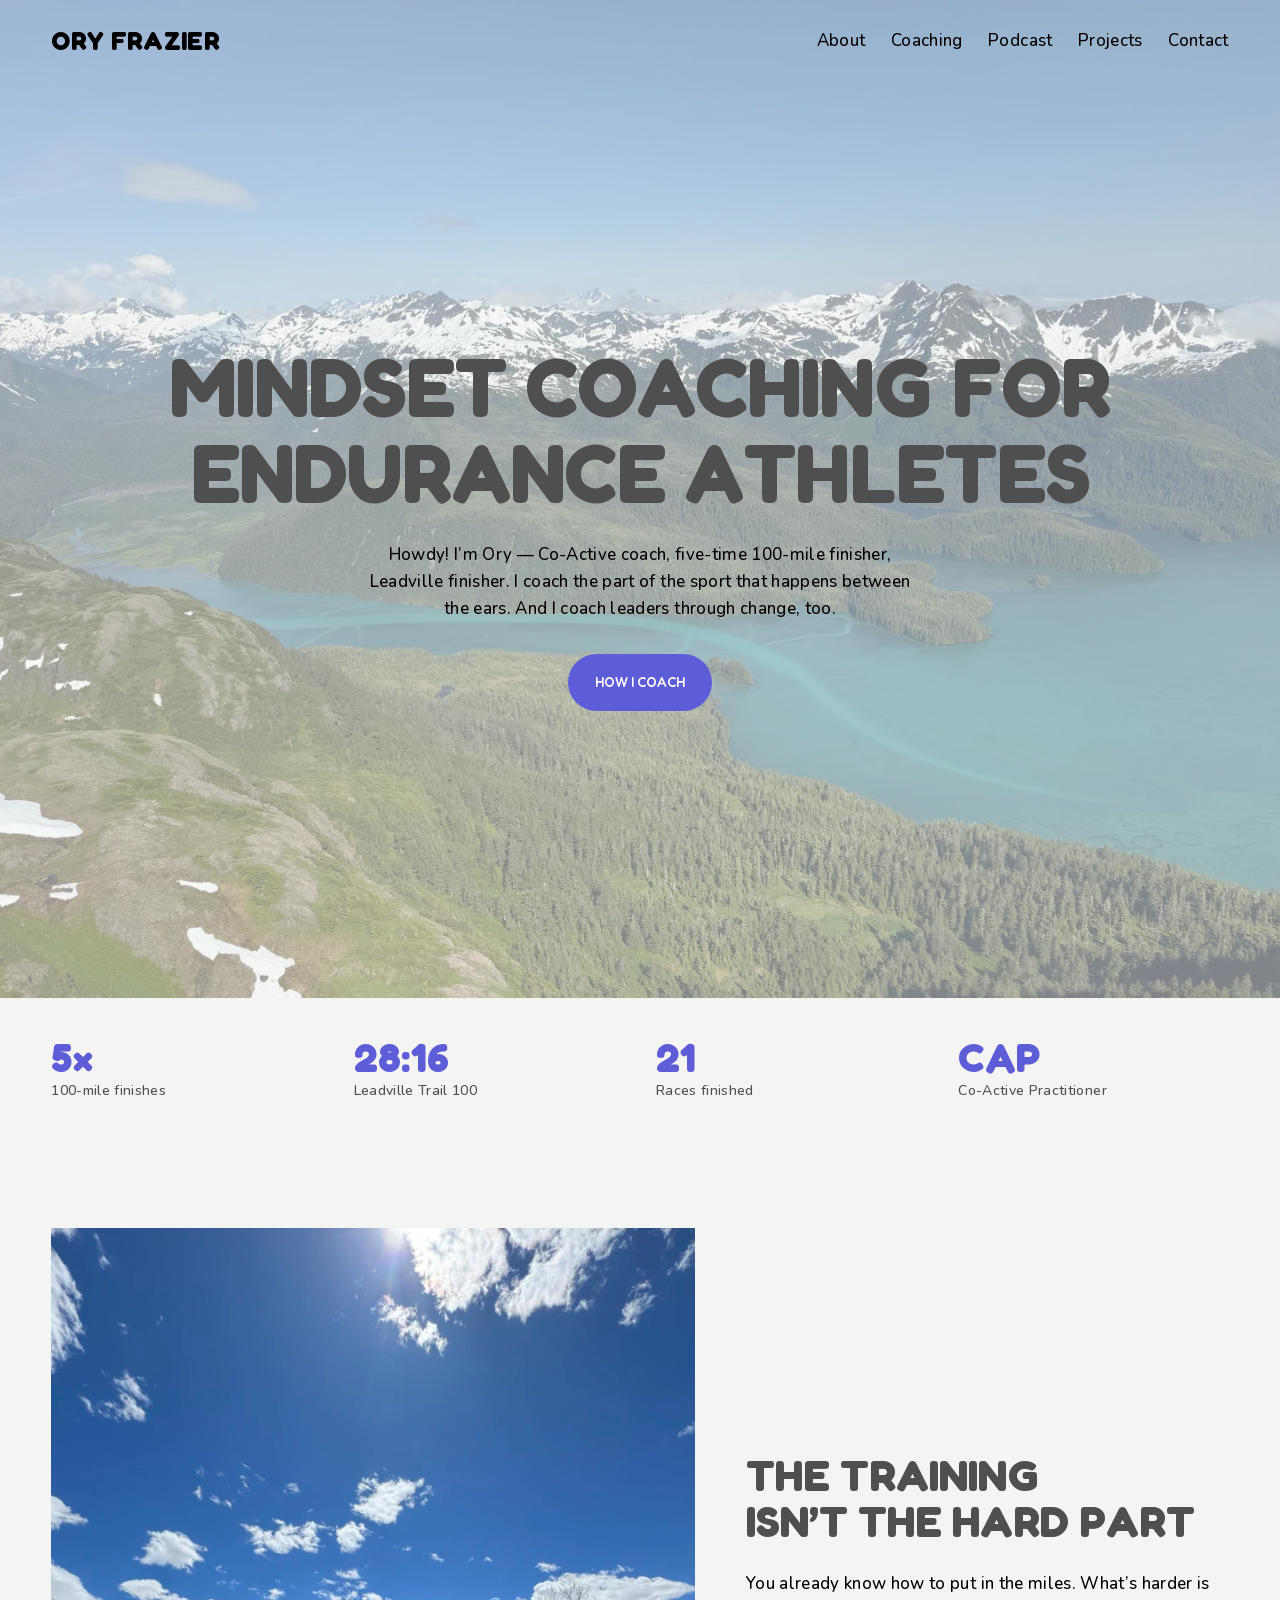
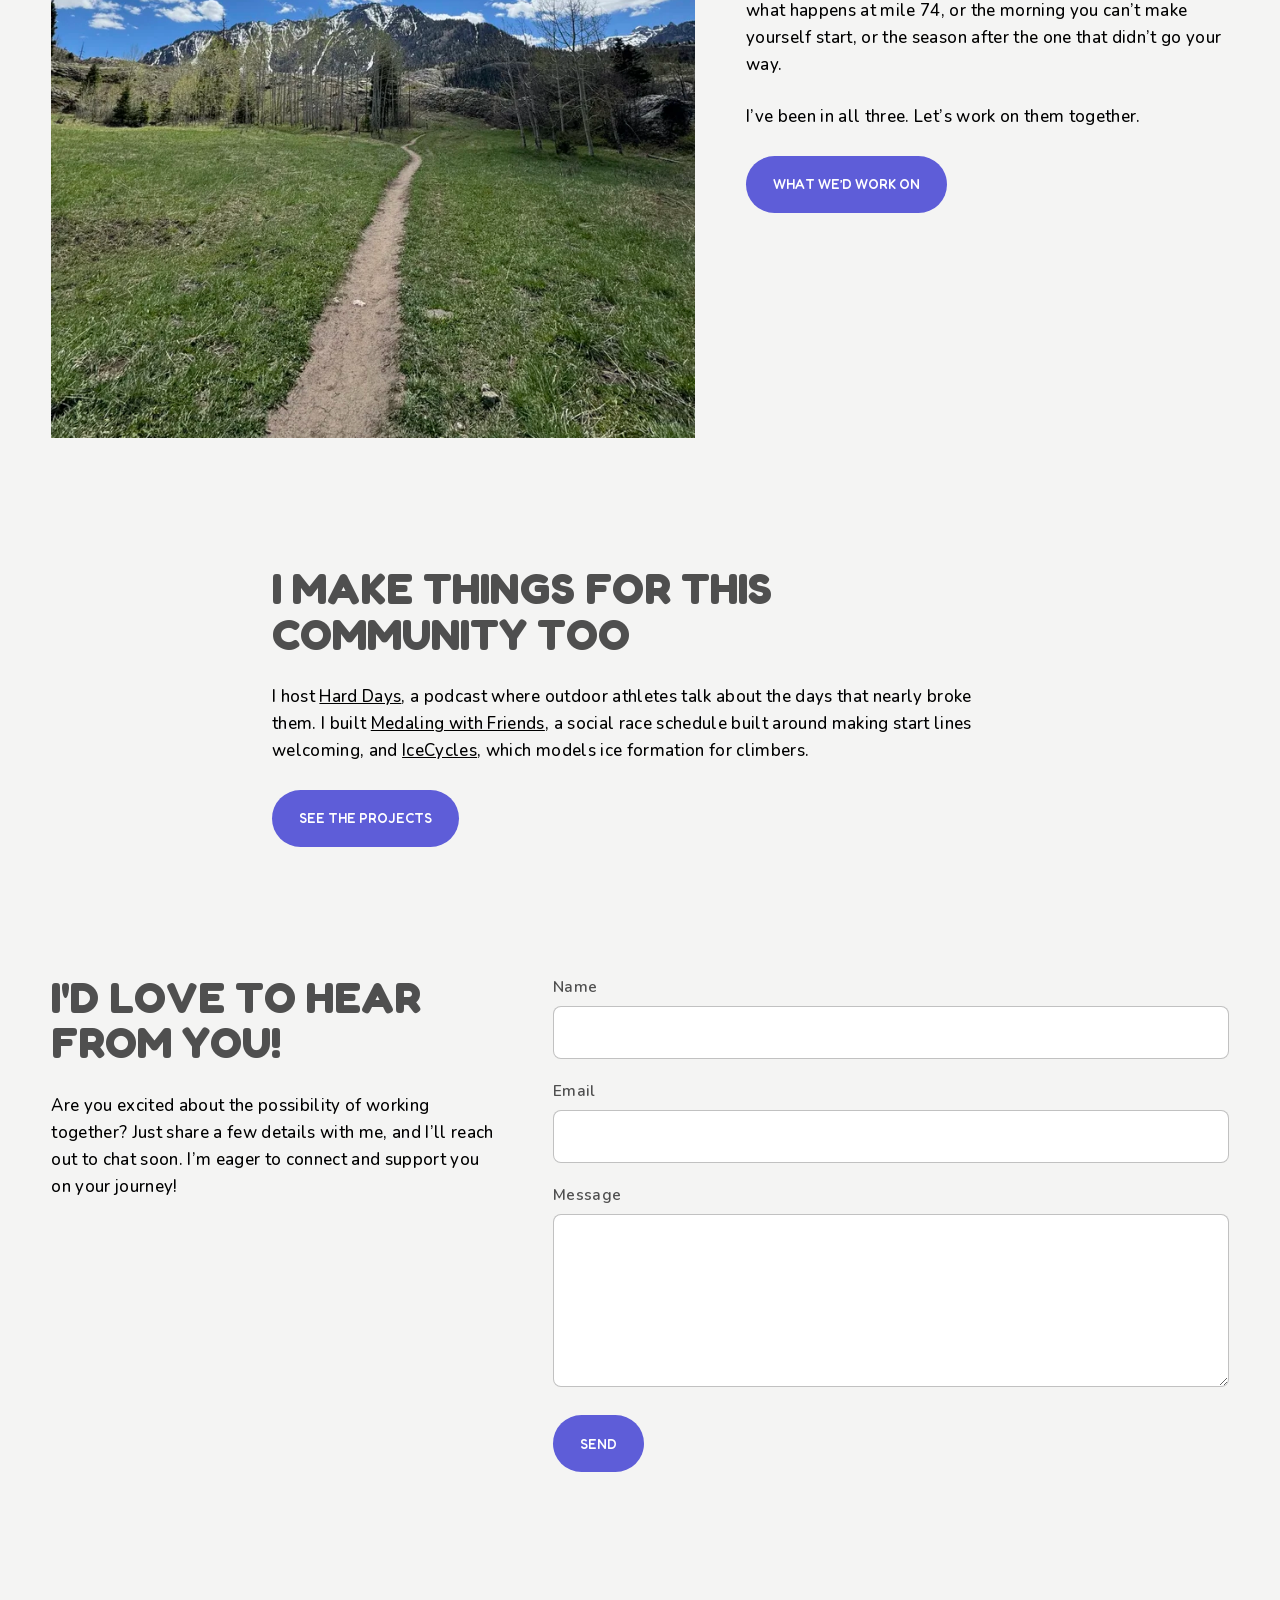
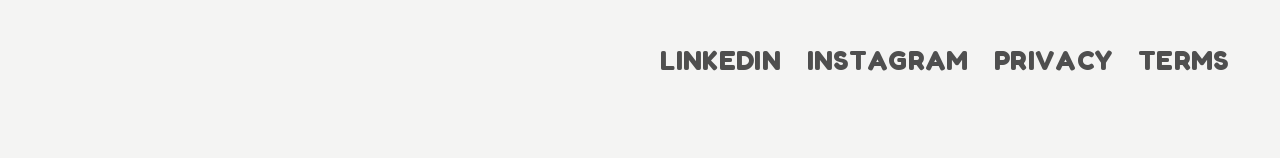
==== commit 2bdfedb5: "Add privacy and terms pages The contact form collects a name, pronouns, an email address and a messa" ====
--- a/index.html
+++ b/index.html
@@ -15,7 +15,7 @@
 <link rel="icon" href="/favicon.svg" type="image/svg+xml">
 <link rel="preload" href="/assets/fonts/fredoka-variable-latin.woff2" as="font" type="font/woff2" crossorigin>
 <link rel="preload" href="/assets/fonts/nunito-variable-latin.woff2" as="font" type="font/woff2" crossorigin>
-<link rel="stylesheet" href="/assets/css/style.css?v=12">
+<link rel="stylesheet" href="/assets/css/style.css?v=13">
 <script type="application/ld+json">
 {
   "@context": "https://schema.org",
@@ -188,10 +188,12 @@
   <div class="site-footer__inner">
     <a href="https://www.linkedin.com/in/ory-frazier/" target="_blank" rel="noopener">Linkedin</a>
     <a href="https://www.instagram.com/oryfrazier" target="_blank" rel="noopener">Instagram</a>
+    <a href="/privacy">Privacy</a>
+    <a href="/terms">Terms</a>
   </div>
 </footer>
 
-<script src="/assets/js/form.js?v=12" defer></script>
+<script src="/assets/js/form.js?v=13" defer></script>
 <!-- Vercel Web Analytics. Served from this origin, so the site still makes no
      third-party request. The queue stub must come first: it is what lets a
      va(...) call before the script loads survive rather than throw. -->
--- a/assets/css/style.css
+++ b/assets/css/style.css
@@ -92,6 +92,8 @@
 .project__meta,
 .race__name,
 .race__time,
+.episode__title,
+.episode__length,
 .credential__name,
 .details dt,
 .link-card__title,
@@ -514,14 +516,19 @@
 
 /* --- Race list ------------------------------------------------------------ */
 
-.races {
+/* Two lists with one shape: a name, a line of detail under it, and a figure
+   held out to the right (a finish time on /about, a running time on /podcast).
+   Shared declarations, separate names — the episode list is not a race. */
+.races,
+.episodes {
   margin: 0;
   padding: 0;
   list-style: none;
   border-top: 1px solid rgba(79, 79, 79, 0.2);
 }
 
-.race {
+.race,
+.episode {
   display: grid;
   grid-template-columns: minmax(0, 1fr) auto;
   gap: 0.2rem clamp(1rem, 3vw, 3rem);
@@ -529,7 +536,8 @@
   border-bottom: 1px solid rgba(79, 79, 79, 0.2);
 }
 
-.race__name {
+.race__name,
+.episode__title {
   grid-column: 1;
   font-family: var(--font-heading);
   font-size: clamp(1rem, 1.4vw, 1.3rem);
@@ -539,14 +547,16 @@
   color: var(--ink);
 }
 
-.race__meta {
+.race__meta,
+.episode__note {
   grid-column: 1;
   font-size: clamp(0.85rem, 1.1vw, 1.05rem);
   color: var(--ink);
   opacity: 0.85;
 }
 
-.race__time {
+.race__time,
+.episode__length {
   grid-column: 2;
   grid-row: 1 / span 2;
   align-self: center;
@@ -1045,7 +1055,8 @@
     grid-template-columns: minmax(0, 1fr);
   }
 
-  .race {
+  .race,
+  .episode {
     grid-template-columns: minmax(0, 1fr);
   }
 
@@ -1058,7 +1069,8 @@
     max-width: 60vw;
   }
 
-  .race__time {
+  .race__time,
+  .episode__length {
     grid-column: 1;
     grid-row: auto;
   }
